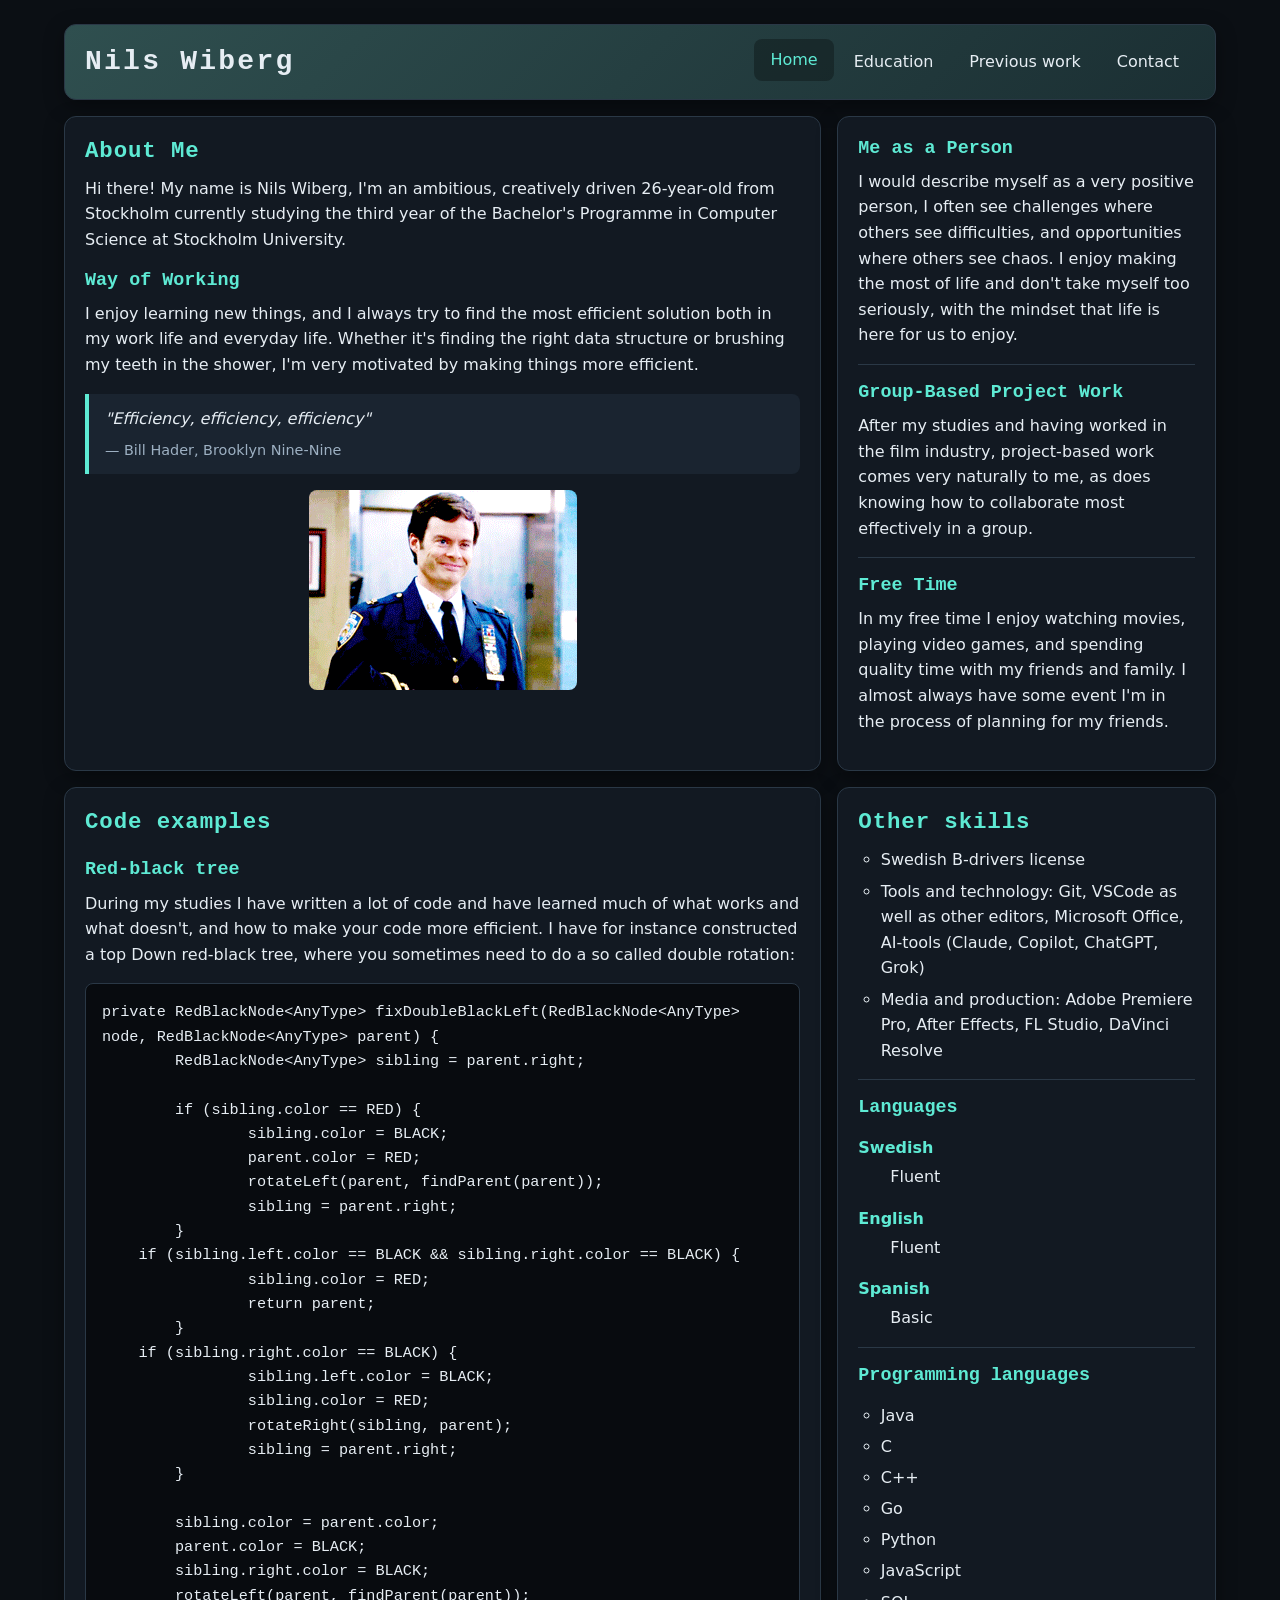
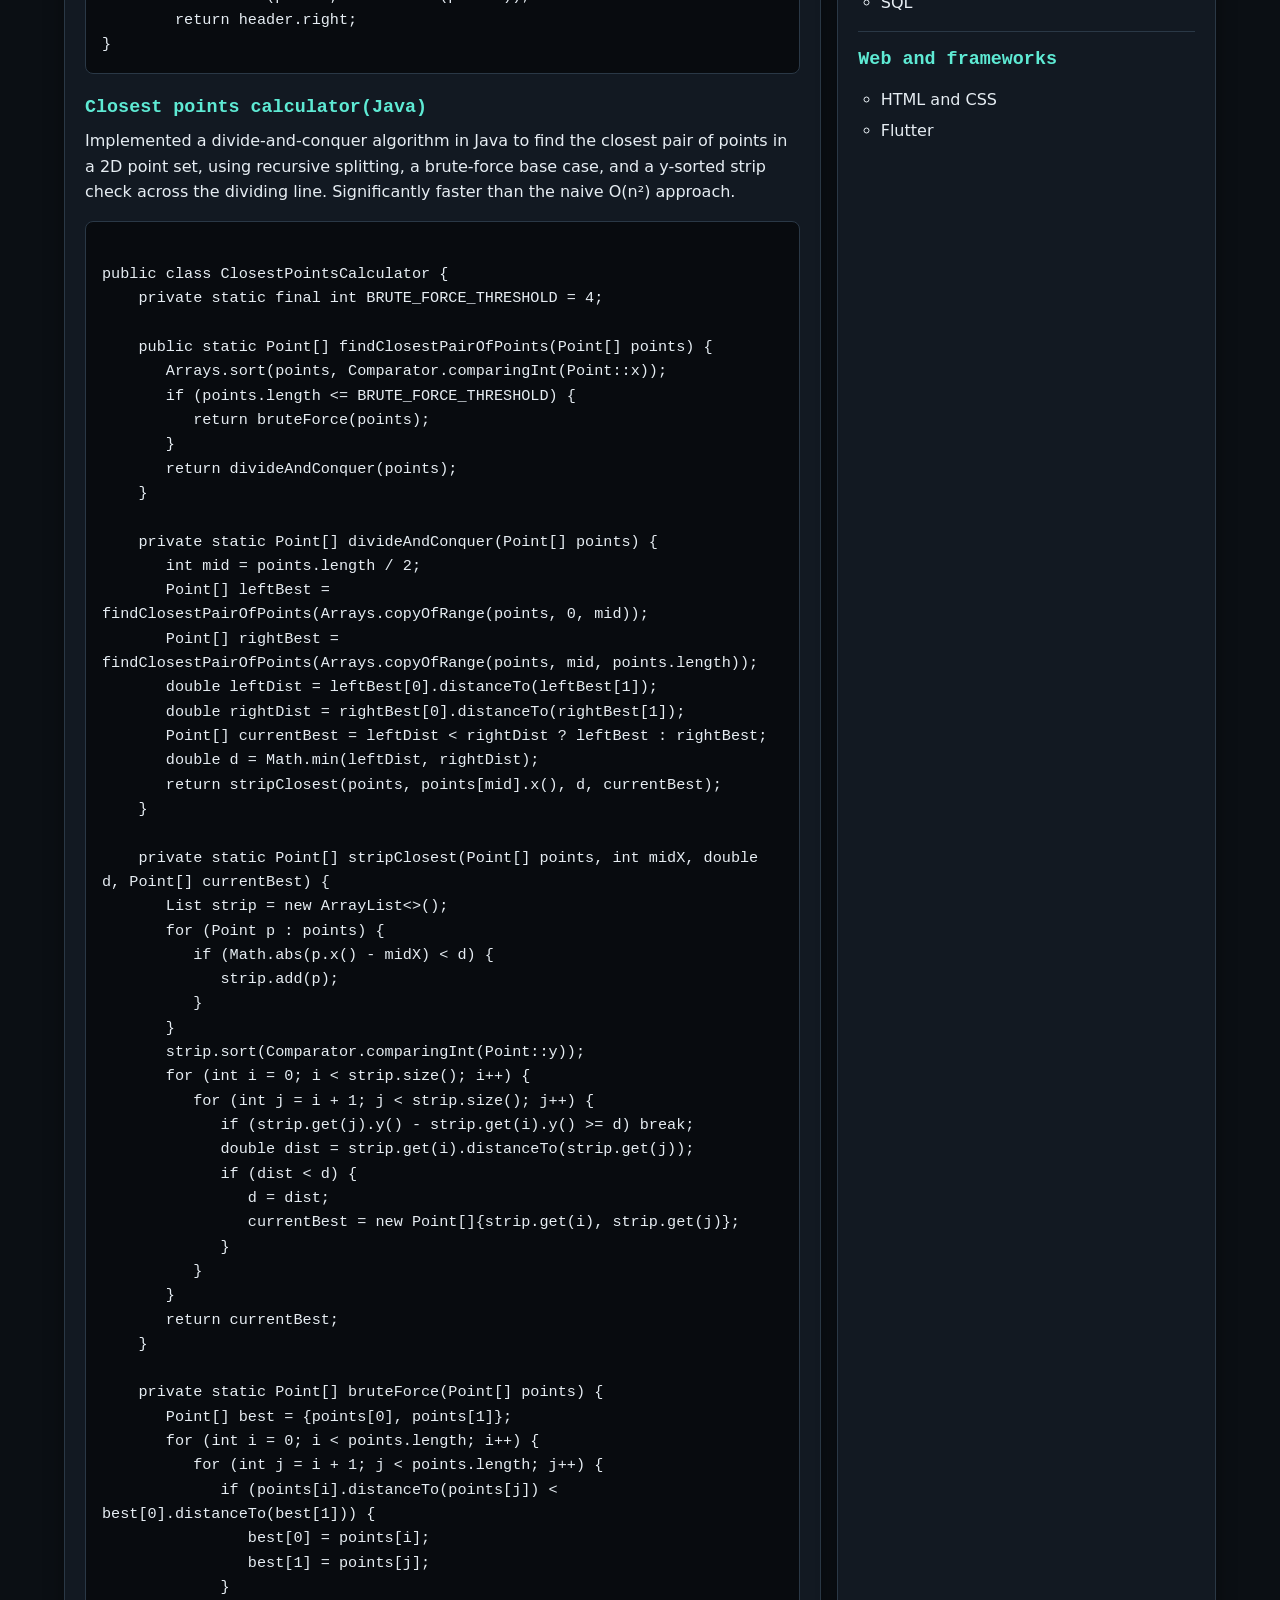
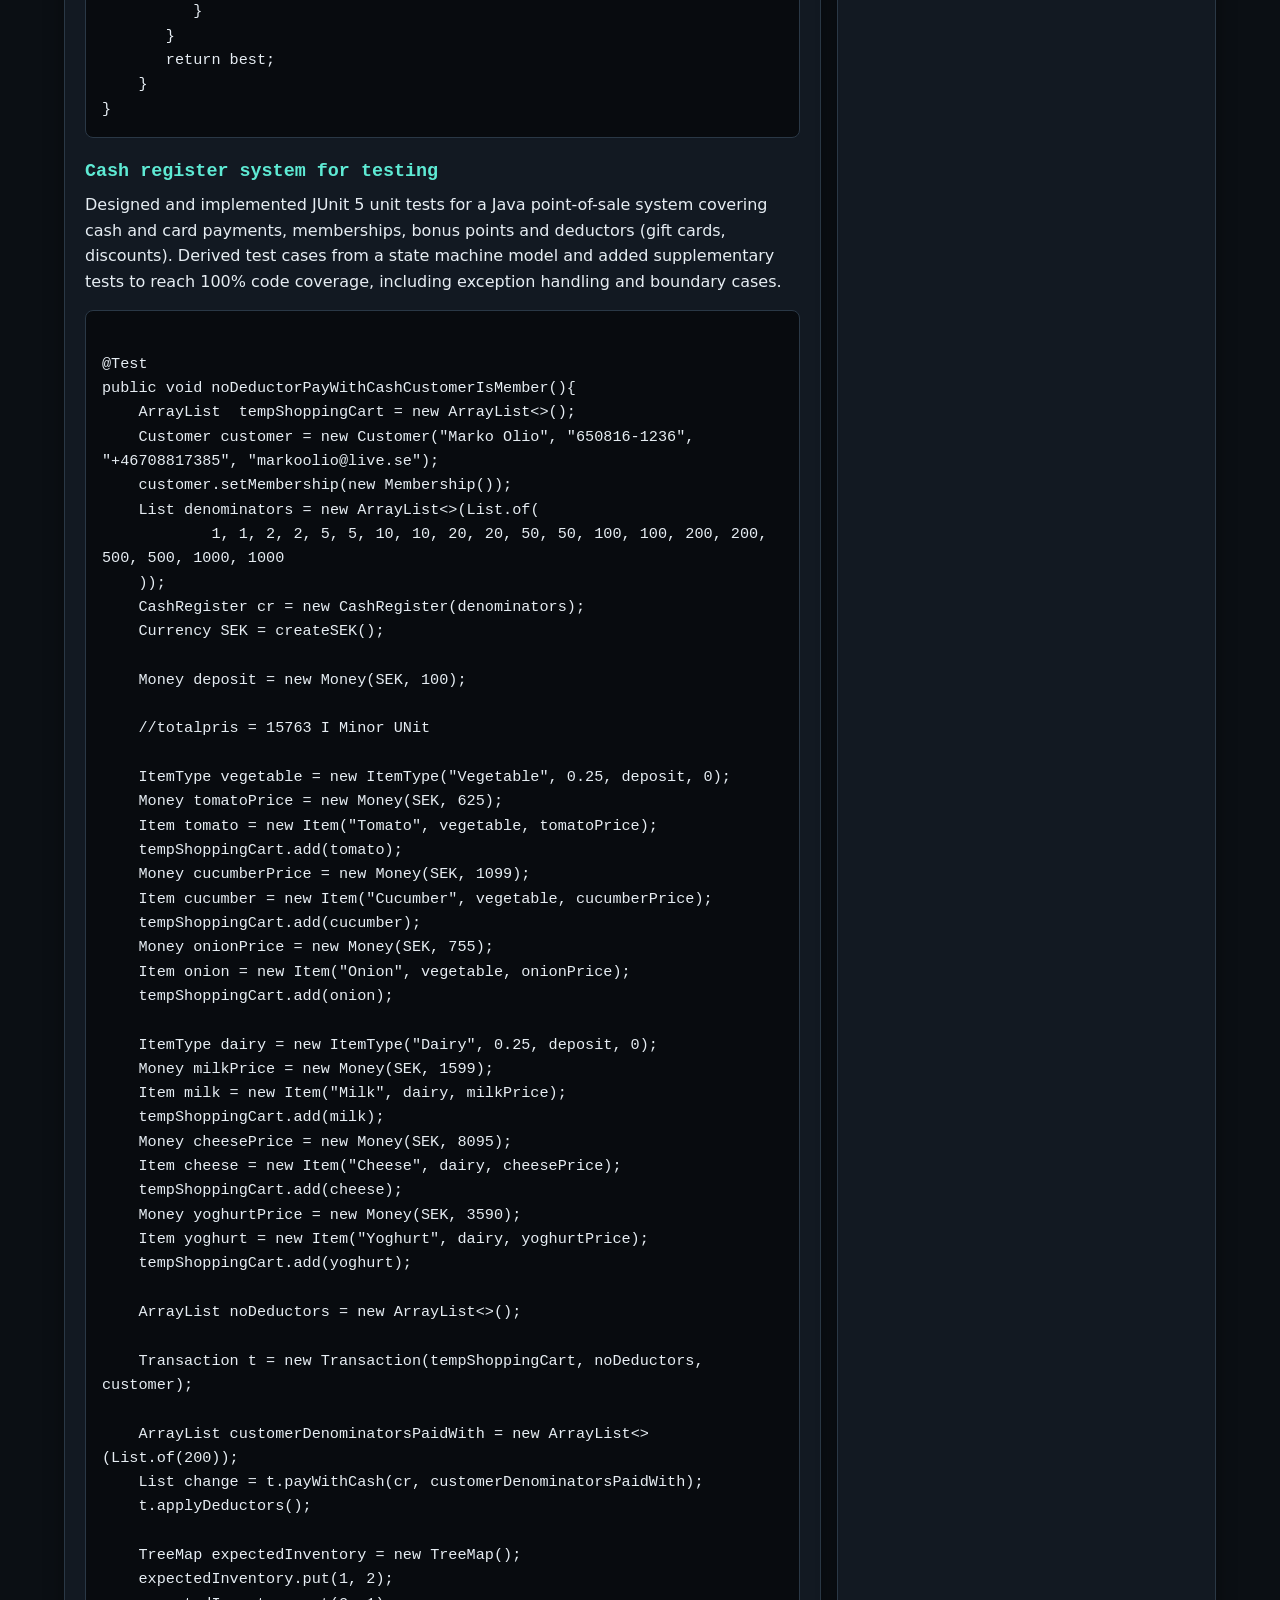
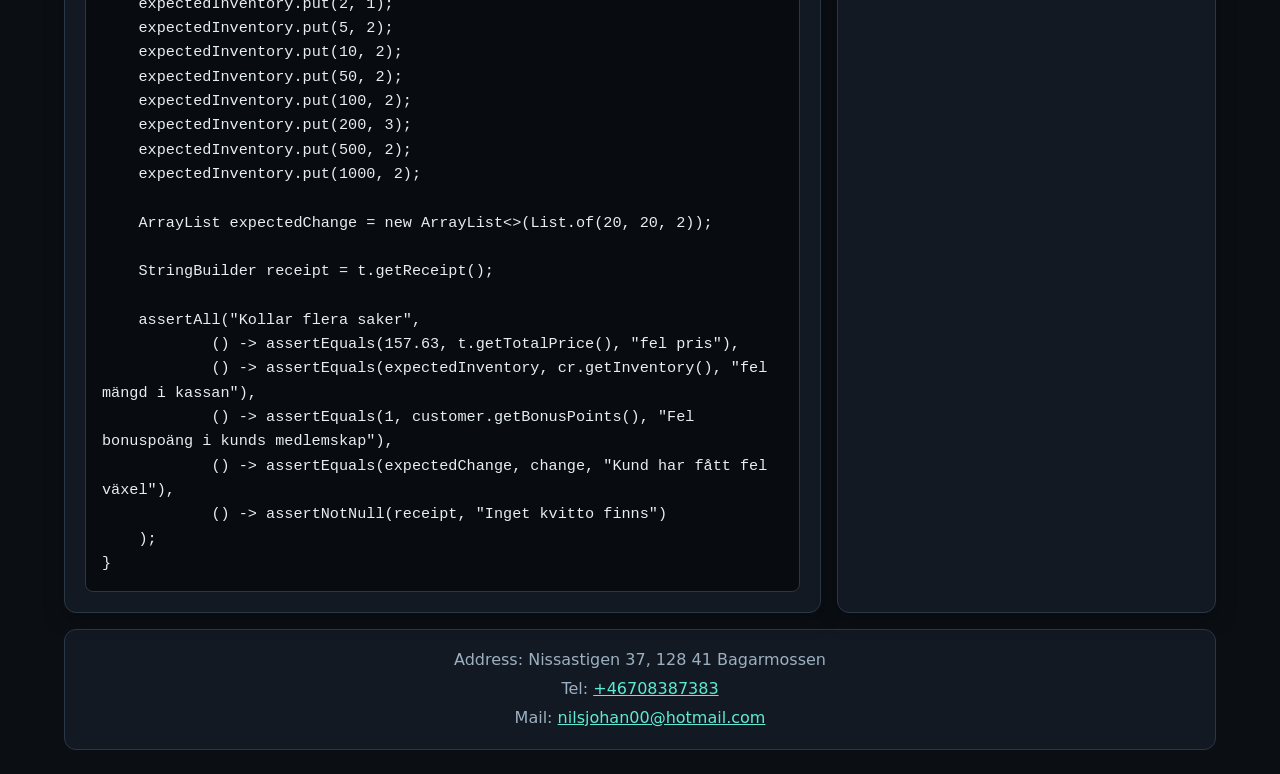
==== index.html @ 10e0cdbb "first commit" ====
<!DOCTYPE html>

<html lang="en">
    <head>
        <meta charset="utf-8">
        <meta name="viewport" content="width=device-width, initial-scale=1">
        <meta name="robots" content="noindex, nofollow">
        <meta http-equiv="refresh" content="0; url=home.html"/>
    
        <title>Redirecting</title>

    </head>
    <body>
    </body>
</html>
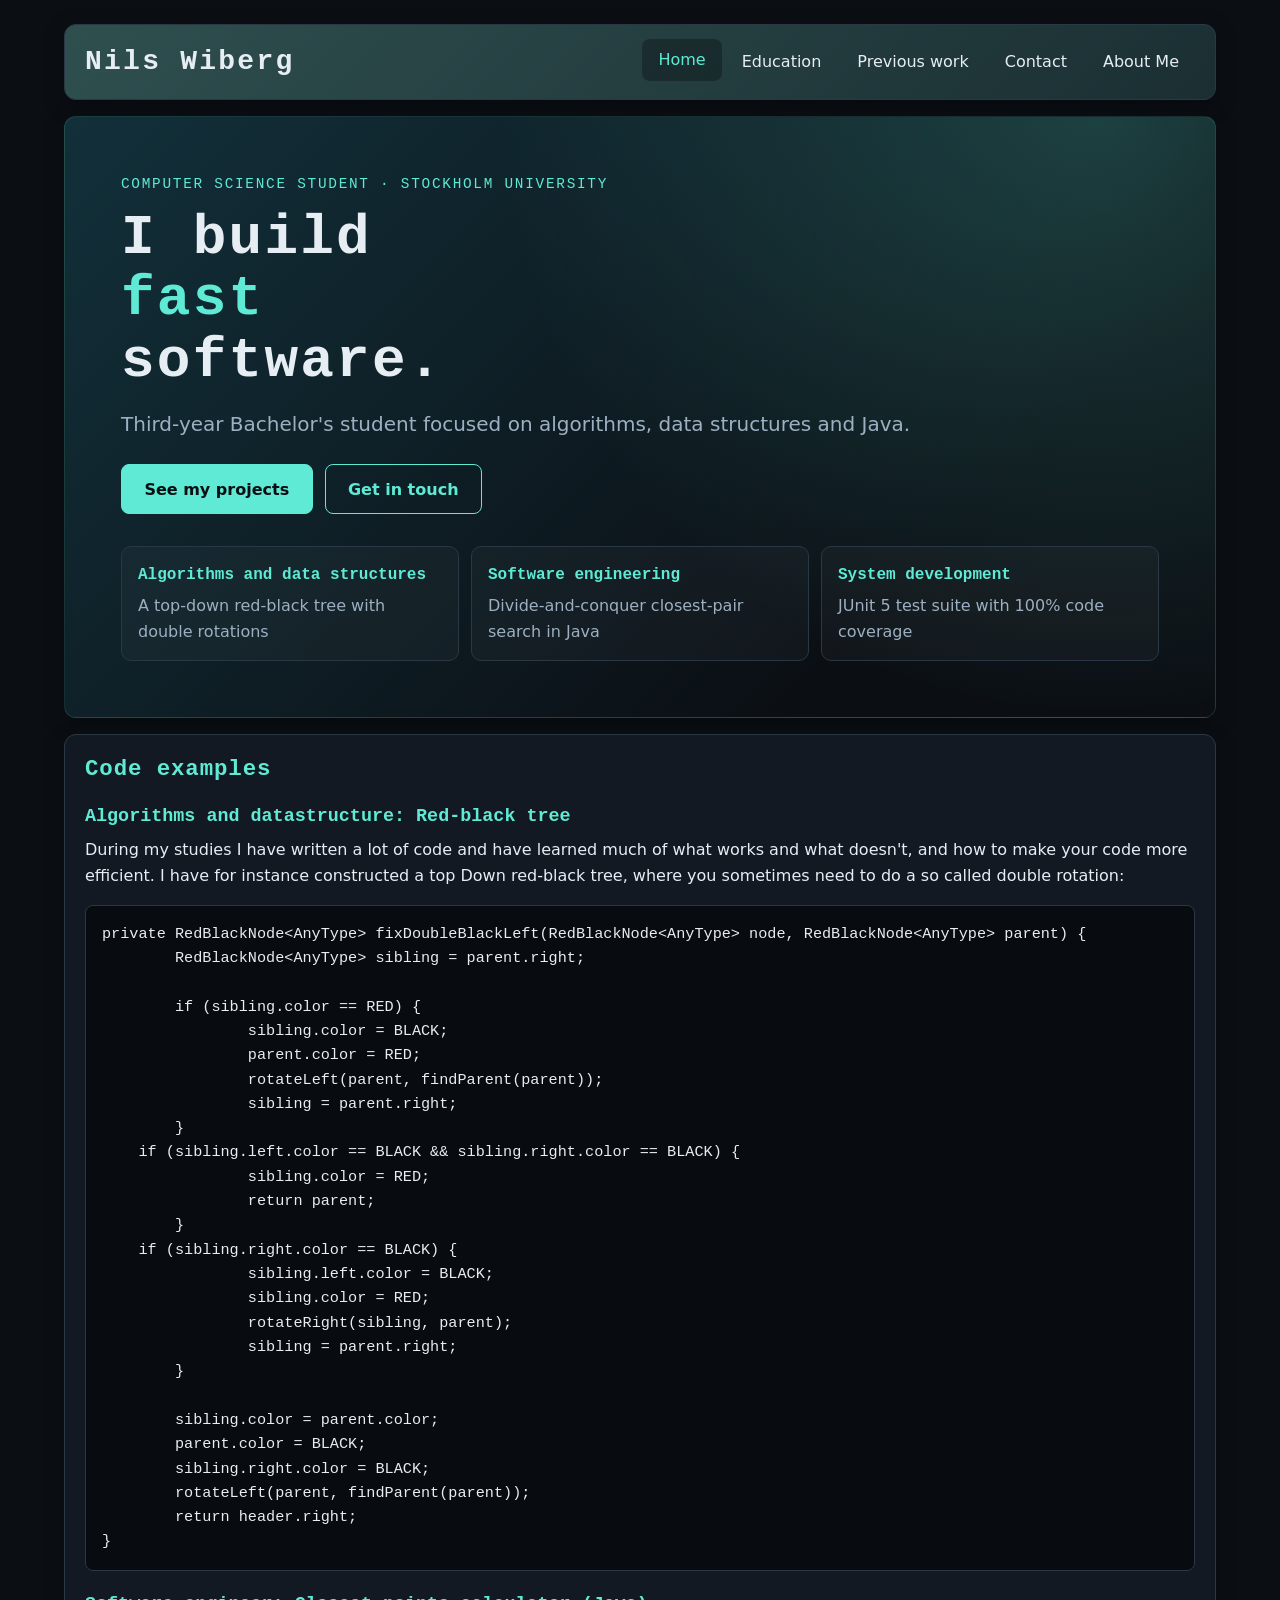
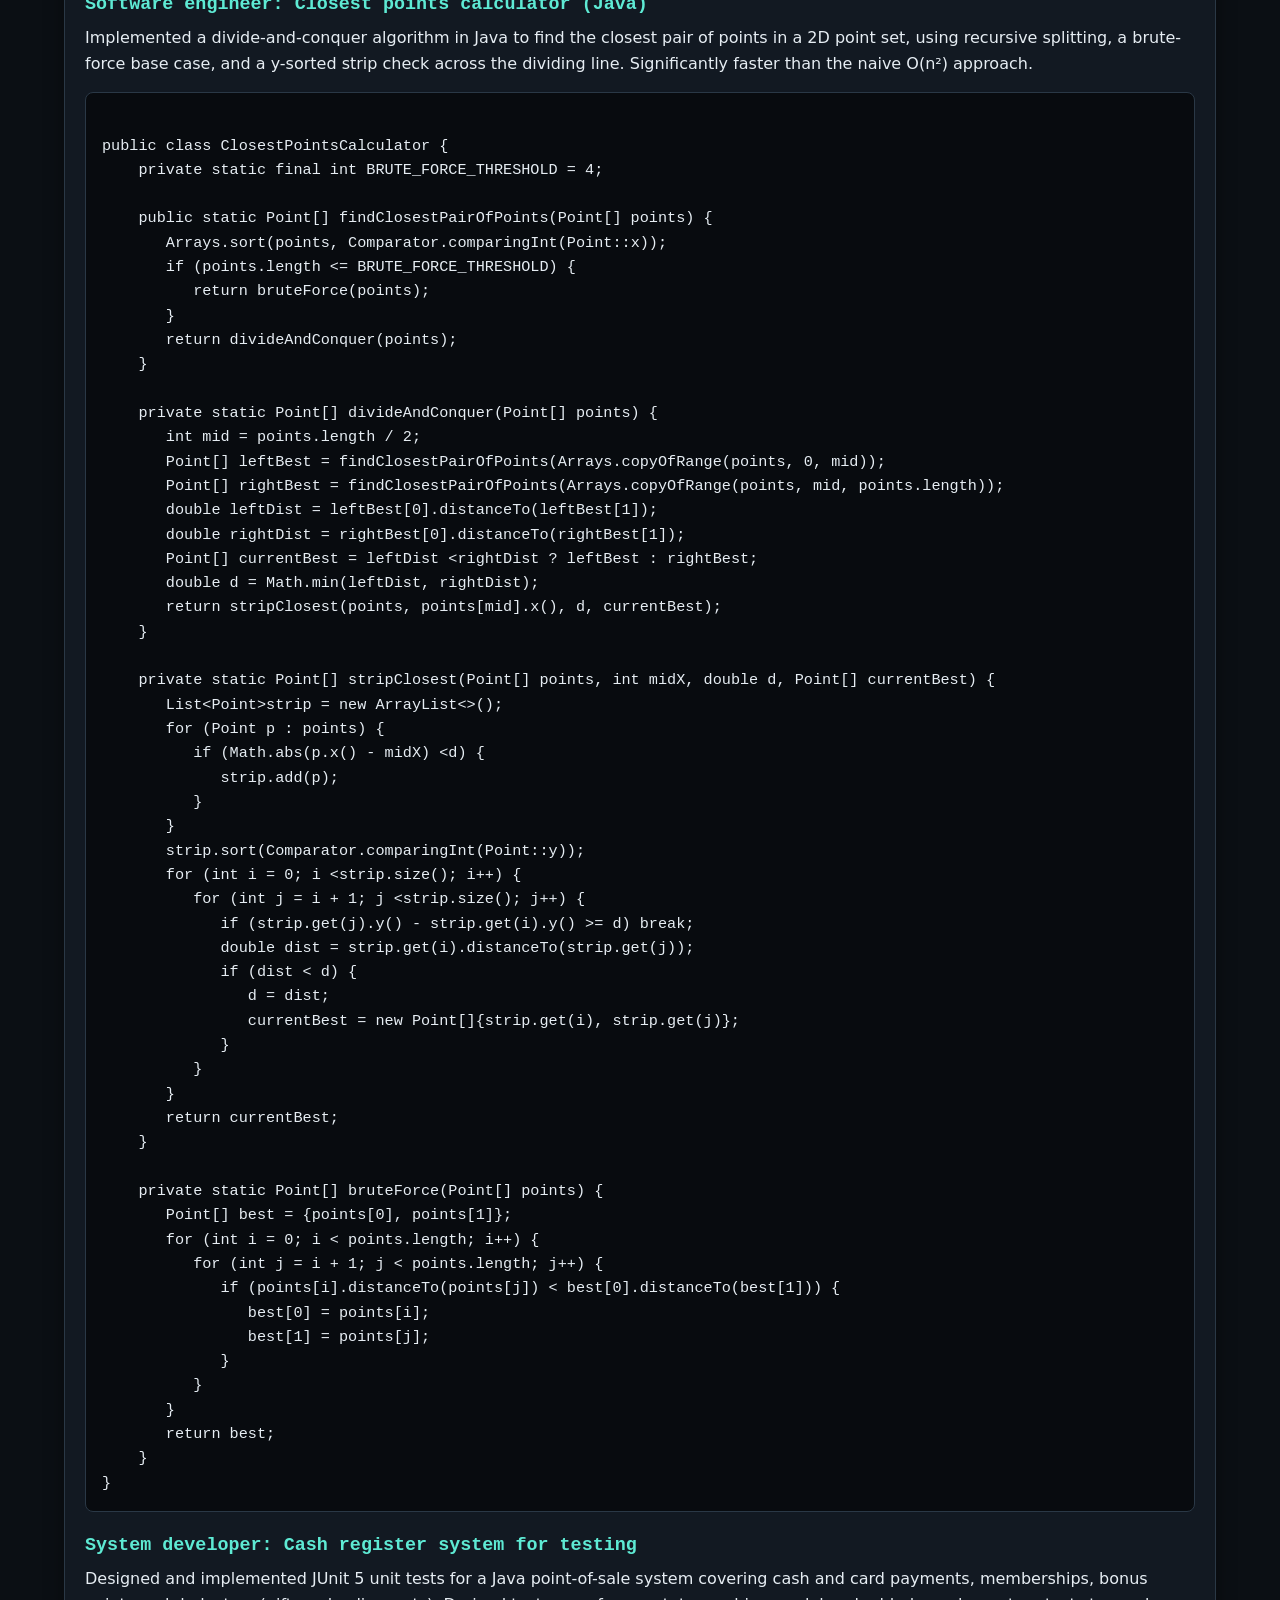
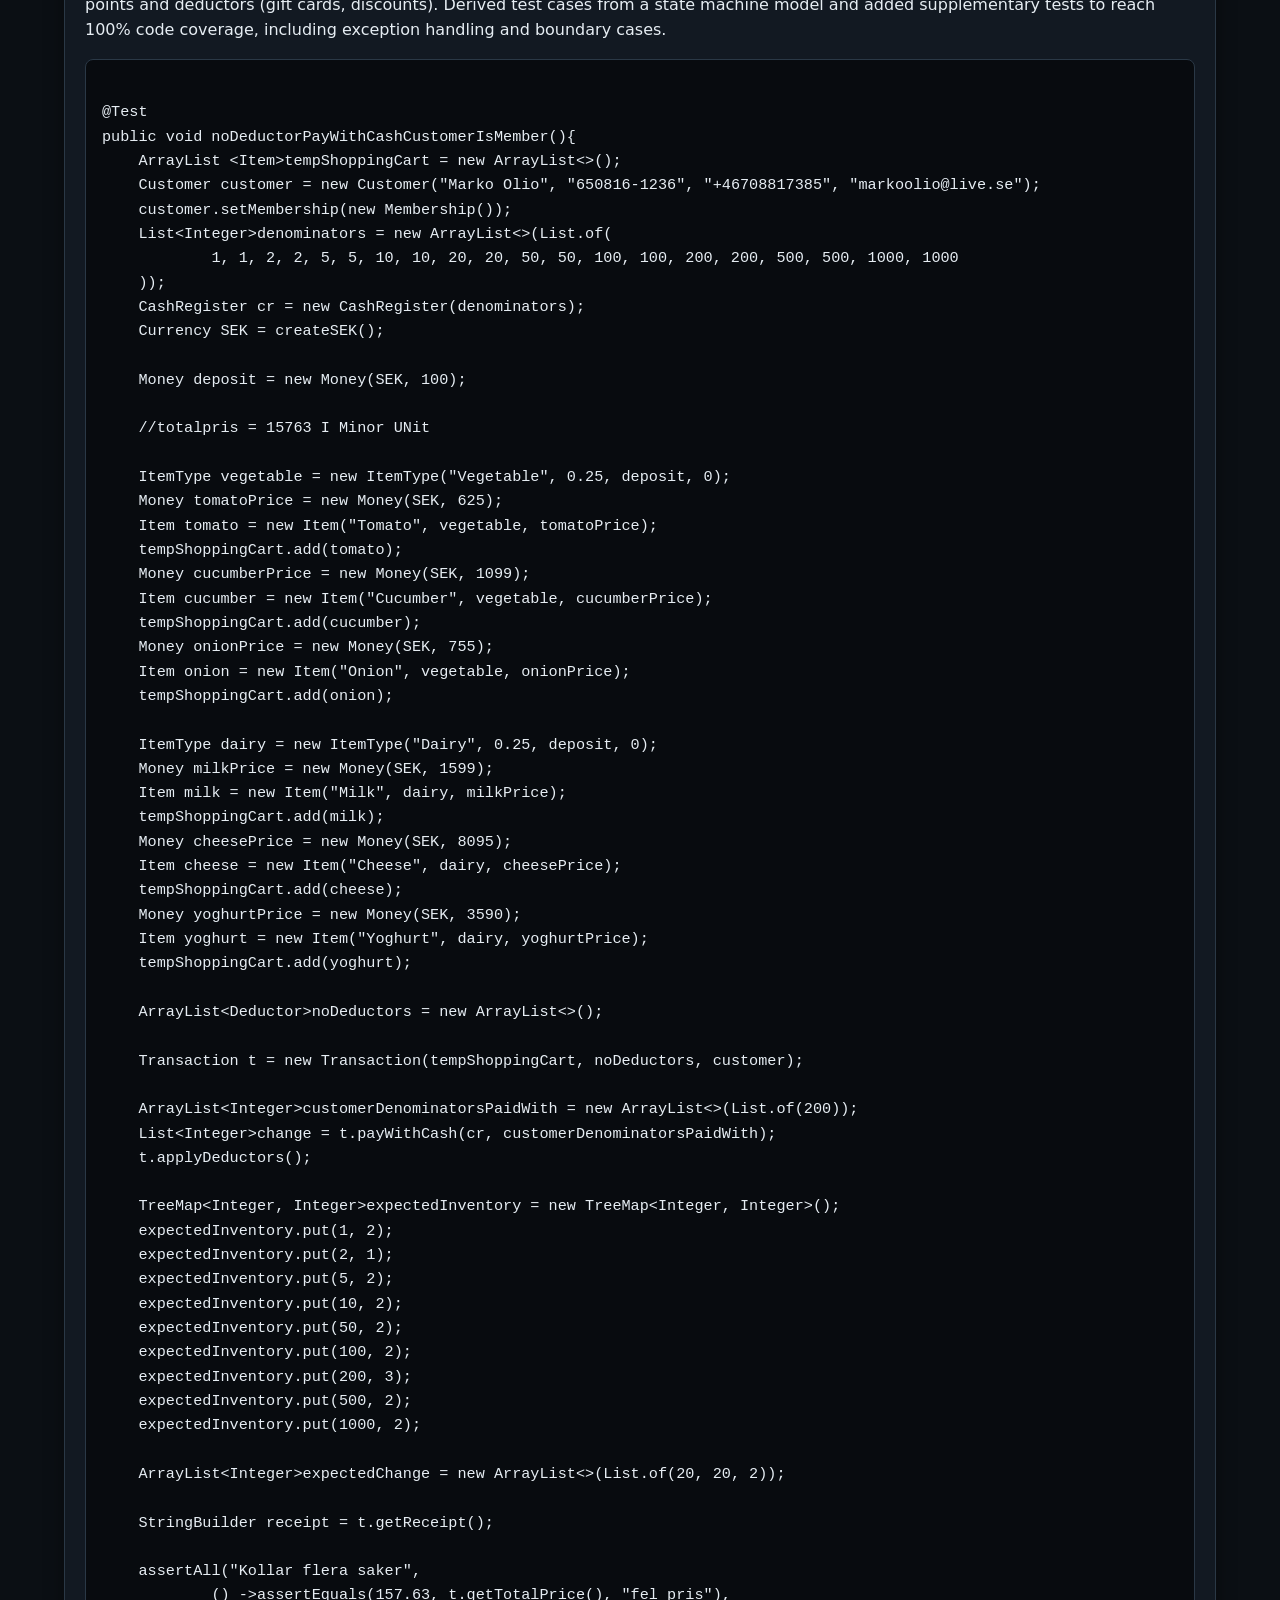
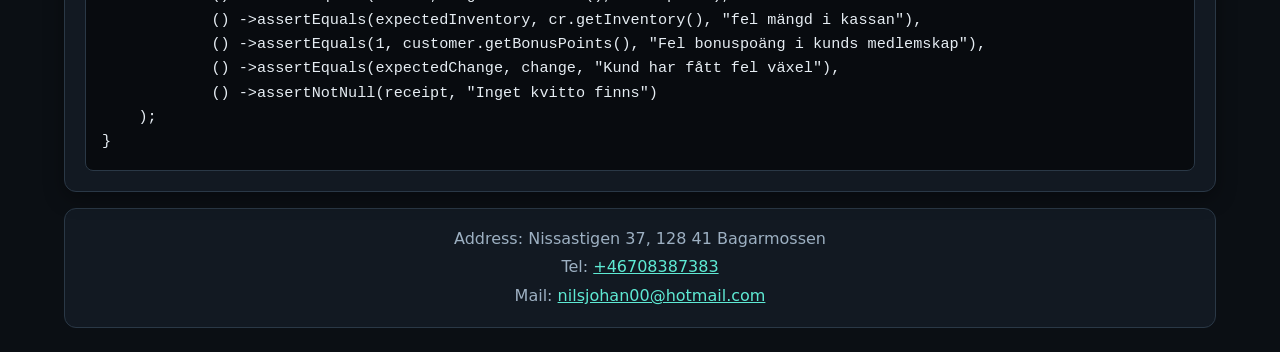
==== commit 2638194a: "home->index" ====
--- a/index.html
+++ b/index.html
@@ -4,12 +4,228 @@
     <head>
         <meta charset="utf-8">
         <meta name="viewport" content="width=device-width, initial-scale=1">
-        <meta name="robots" content="noindex, nofollow">
-        <meta http-equiv="refresh" content="0; url=home.html"/>
-    
-        <title>Redirecting</title>
+        <meta name="author" content="Nils Wiberg">
+        <meta name="description" content="Nils Wiberg - student in computer science. About me, skills and code examples.">
+        <link rel="stylesheet" href="main.css">
+        <title>Home</title>
 
     </head>
     <body>
+        <header>
+            <h1>Nils Wiberg</h1>
+            <nav>
+                <a href="index.html" aria-current="page">Home</a>
+                <a href="education.html">Education</a>
+                <a href="previousWork.html">Previous work</a>
+                <a href="contact.html">Contact</a>
+                <a href="aboutMe.html">About Me</a>
+
+            </nav>
+        </header>
+        <main class="home-main">
+            
+            <section class="hero-piece">
+                <p class="eyebrow">Computer science student · Stockholm University</p>
+                <h2 class="hero-heading">I build <span>fast</span> software.</h2>
+                <p class="lead">Third-year Bachelor's student focused on algorithms, data structures and Java.</p>
+                <div class="hero-actions">
+                    <a href="previousWork.html">See my projects</a>
+                    <a class="button-secondary" href="contact.html">Get in touch</a>
+                </div>
+                <ul class="hero-points">
+                    <li>
+                        <a href="#red-black-tree">
+                            <strong>Algorithms and data structures</strong>
+                            A top-down red-black tree with double rotations
+                        </a>
+                    </li>
+                    <li>
+                        <a href="#closest-points">
+                            <strong>Software engineering</strong>
+                            Divide-and-conquer closest-pair search in Java
+                        </a>
+                    </li>
+                    <li>
+                        <a href="#cash-register">
+                            <strong>System development</strong>
+                            JUnit 5 test suite with 100% code coverage
+                        </a>
+                    </li>
+                </ul>
+            </section>
+
+            <section>
+                    <h2>Code examples</h2>
+                    <h3 id="red-black-tree">Algorithms and datastructure: Red-black tree</h3>
+                    <p>During my studies I have written a lot of code and have learned much of what works and what doesn't, and how to make your code more efficient. I have for instance constructed a top Down red-black tree, where you sometimes need to do a so called double rotation: </p>
+<pre><code>private RedBlackNode&lt;AnyType&gt; fixDoubleBlackLeft(RedBlackNode&lt;AnyType&gt; node, RedBlackNode&lt;AnyType&gt; parent) {
+	RedBlackNode&lt;AnyType&gt; sibling = parent.right;
+
+	if (sibling.color == RED) {
+		sibling.color = BLACK;
+		parent.color = RED;
+		rotateLeft(parent, findParent(parent));
+		sibling = parent.right;
+	}
+    if (sibling.left.color == BLACK &amp;&amp; sibling.right.color == BLACK) {
+		sibling.color = RED;
+		return parent;
+	}
+    if (sibling.right.color == BLACK) {
+		sibling.left.color = BLACK;
+		sibling.color = RED;
+		rotateRight(sibling, parent);
+		sibling = parent.right;
+	}
+
+	sibling.color = parent.color;
+	parent.color = BLACK;
+	sibling.right.color = BLACK;
+	rotateLeft(parent, findParent(parent));
+	return header.right;
+}</code></pre>
+
+                <h3 id="closest-points">Software engineer: Closest points calculator (Java)</h3>
+                <p>Implemented a divide-and-conquer algorithm in Java to find the closest pair of points in a 2D point set, using recursive splitting, a brute-force base case, and a y-sorted strip check across the dividing line. Significantly faster than the naive O(n²) approach.</p>
+<pre><code>
+public class ClosestPointsCalculator {
+    private static final int BRUTE_FORCE_THRESHOLD = 4;
+
+    public static Point[] findClosestPairOfPoints(Point[] points) {
+       Arrays.sort(points, Comparator.comparingInt(Point::x));
+       if (points.length &lt;= BRUTE_FORCE_THRESHOLD) {
+          return bruteForce(points);
+       }
+       return divideAndConquer(points);
+    }
+
+    private static Point[] divideAndConquer(Point[] points) {
+       int mid = points.length / 2;
+       Point[] leftBest = findClosestPairOfPoints(Arrays.copyOfRange(points, 0, mid));
+       Point[] rightBest = findClosestPairOfPoints(Arrays.copyOfRange(points, mid, points.length));
+       double leftDist = leftBest[0].distanceTo(leftBest[1]);
+       double rightDist = rightBest[0].distanceTo(rightBest[1]);
+       Point[] currentBest = leftDist &lt;rightDist ? leftBest : rightBest;
+       double d = Math.min(leftDist, rightDist);
+       return stripClosest(points, points[mid].x(), d, currentBest);
+    }
+
+    private static Point[] stripClosest(Point[] points, int midX, double d, Point[] currentBest) {
+       List&lt;Point&gt;strip = new ArrayList&lt;&gt;();
+       for (Point p : points) {
+          if (Math.abs(p.x() - midX) &lt;d) {
+             strip.add(p);
+          }
+       }
+       strip.sort(Comparator.comparingInt(Point::y));
+       for (int i = 0; i &lt;strip.size(); i++) {
+          for (int j = i + 1; j &lt;strip.size(); j++) {
+             if (strip.get(j).y() - strip.get(i).y() &gt;= d) break;
+             double dist = strip.get(i).distanceTo(strip.get(j));
+             if (dist &lt; d) {
+                d = dist;
+                currentBest = new Point[]{strip.get(i), strip.get(j)};
+             }
+          }
+       }
+       return currentBest;
+    }
+
+    private static Point[] bruteForce(Point[] points) {
+       Point[] best = {points[0], points[1]};
+       for (int i = 0; i &lt; points.length; i++) {
+          for (int j = i + 1; j &lt; points.length; j++) {
+             if (points[i].distanceTo(points[j]) &lt; best[0].distanceTo(best[1])) {
+                best[0] = points[i];
+                best[1] = points[j];
+             }
+          }
+       }
+       return best;
+    }
+}
+</code></pre>
+                <h3 id="cash-register">System developer: Cash register system for testing</h3>                
+                <p>Designed and implemented JUnit 5 unit tests for a Java point-of-sale system covering cash and card payments, memberships, bonus points and deductors (gift cards, discounts). Derived test cases from a state machine model and added supplementary tests to reach 100% code coverage, including exception handling and boundary cases.</p>
+<pre><code>
+@Test
+public void noDeductorPayWithCashCustomerIsMember(){
+    ArrayList &lt;Item&gt;tempShoppingCart = new ArrayList&lt;&gt;();
+    Customer customer = new Customer("Marko Olio", "650816-1236", "+46708817385", "markoolio@live.se");
+    customer.setMembership(new Membership());
+    List&lt;Integer&gt;denominators = new ArrayList&lt;&gt;(List.of(
+            1, 1, 2, 2, 5, 5, 10, 10, 20, 20, 50, 50, 100, 100, 200, 200, 500, 500, 1000, 1000
+    ));
+    CashRegister cr = new CashRegister(denominators);
+    Currency SEK = createSEK();
+
+    Money deposit = new Money(SEK, 100);
+
+    //totalpris = 15763 I Minor UNit
+
+    ItemType vegetable = new ItemType("Vegetable", 0.25, deposit, 0);
+    Money tomatoPrice = new Money(SEK, 625);
+    Item tomato = new Item("Tomato", vegetable, tomatoPrice);
+    tempShoppingCart.add(tomato);
+    Money cucumberPrice = new Money(SEK, 1099);
+    Item cucumber = new Item("Cucumber", vegetable, cucumberPrice);
+    tempShoppingCart.add(cucumber);
+    Money onionPrice = new Money(SEK, 755);
+    Item onion = new Item("Onion", vegetable, onionPrice);
+    tempShoppingCart.add(onion);
+
+    ItemType dairy = new ItemType("Dairy", 0.25, deposit, 0);
+    Money milkPrice = new Money(SEK, 1599);
+    Item milk = new Item("Milk", dairy, milkPrice);
+    tempShoppingCart.add(milk);
+    Money cheesePrice = new Money(SEK, 8095);
+    Item cheese = new Item("Cheese", dairy, cheesePrice);
+    tempShoppingCart.add(cheese);
+    Money yoghurtPrice = new Money(SEK, 3590);
+    Item yoghurt = new Item("Yoghurt", dairy, yoghurtPrice);
+    tempShoppingCart.add(yoghurt);
+
+    ArrayList&lt;Deductor&gt;noDeductors = new ArrayList&lt;&gt;();
+
+    Transaction t = new Transaction(tempShoppingCart, noDeductors, customer);
+
+    ArrayList&lt;Integer&gt;customerDenominatorsPaidWith = new ArrayList&lt;&gt;(List.of(200));
+    List&lt;Integer&gt;change = t.payWithCash(cr, customerDenominatorsPaidWith);
+    t.applyDeductors();
+
+    TreeMap&lt;Integer, Integer&gt;expectedInventory = new TreeMap&lt;Integer, Integer&gt;();
+    expectedInventory.put(1, 2);
+    expectedInventory.put(2, 1);
+    expectedInventory.put(5, 2);
+    expectedInventory.put(10, 2);
+    expectedInventory.put(50, 2);
+    expectedInventory.put(100, 2);
+    expectedInventory.put(200, 3);
+    expectedInventory.put(500, 2);
+    expectedInventory.put(1000, 2);
+
+    ArrayList&lt;Integer&gt;expectedChange = new ArrayList&lt;&gt;(List.of(20, 20, 2));
+
+    StringBuilder receipt = t.getReceipt();
+
+    assertAll("Kollar flera saker",
+            () -&gt;assertEquals(157.63, t.getTotalPrice(), "fel pris"),
+            () -&gt;assertEquals(expectedInventory, cr.getInventory(), "fel mängd i kassan"),
+            () -&gt;assertEquals(1, customer.getBonusPoints(), "Fel bonuspoäng i kunds medlemskap"),
+            () -&gt;assertEquals(expectedChange, change, "Kund har fått fel växel"),
+            () -&gt;assertNotNull(receipt, "Inget kvitto finns")
+    );
+}    
+</code></pre>
+            </section>
+            
+        </main>
+        <footer>
+            <address>
+                Address: Nissastigen 37, 128 41 Bagarmossen <br>
+                Tel: <a href="tel:+46708387383">+46708387383</a><br>
+                Mail: <a href="mailto:nilsjohan00@hotmail.com">nilsjohan00@hotmail.com</a></address>
+        </footer>
+        <script src="home.js"></script>
     </body>
 </html>
--- a/main.css
+++ b/main.css
@@ -0,0 +1,813 @@
+/* ===== Variabler ===== */
+/* Byt accentfärgen på ett ställe för att ändra hela sidans utseende */
+:root {
+    --bg: #0b0f14;
+    --surface: #121922;
+    --surface-2: #1a2430;
+    --border: #2a3846;
+    --text: #e6edf3;
+    --muted: #9db0c2;
+    --accent: #5eead4;
+    --accent-dim: rgba(94, 234, 212, 0.14);
+    --header: #2f4f4f;
+    --radius: 12px;
+    --shadow: 0 6px 20px rgba(0, 0, 0, 0.35);
+}
+
+/* ===== Grund ===== */
+* {
+    box-sizing: border-box;
+}
+
+/* Fast bredd över 1200px, flödande under */
+body {
+    max-width: 1200px;
+    margin: 0 auto;
+    padding: 1rem;
+    background-color: var(--bg);
+    color: var(--text);
+    font-family: system-ui, "Segoe UI", Roboto, Arial, sans-serif;
+    line-height: 1.6;
+}
+
+h1,
+h2,
+h3,
+h4,
+h5,
+h6 {
+    clear: both;
+    margin: 1.2em 0 0.5em;
+    font-family: "Consolas", "Courier New", monospace;
+    line-height: 1.25;
+}
+
+h1 {
+    margin: 0;
+    font-size: 1.75rem;
+    letter-spacing: 0.08em;
+}
+
+h2 {
+    color: var(--accent);
+    font-size: 1.4rem;
+    letter-spacing: 0.04em;
+}
+
+h3 {
+    color: var(--accent);
+    font-size: 1.15rem;
+}
+
+h4 {
+    font-size: 1.05rem;
+}
+
+p {
+    margin: 0 0 1em;
+}
+
+
+/* ===== Länkar ===== */
+a:link {
+    color: var(--accent);
+}
+
+a:visited {
+    color: #b9aaff;
+}
+
+a:hover {
+    color: #ffffff;
+}
+
+/* ===== Header och navigering ===== */
+header {
+    display: flex;
+    flex-direction: column;
+    gap: 0.75rem;
+    padding: 1rem 1.25rem;
+    border: 1px solid var(--border);
+    border-radius: var(--radius);
+    background-color: var(--header);
+    background-image: linear-gradient(135deg, #2f4f4f, #1b2f33);
+    box-shadow: var(--shadow);
+    margin-bottom: 1rem;
+}
+
+/* Rubriken hamnar först oavsett ordningen i HTML */
+header h1 {
+    order: -1;
+    text-align: center;
+}
+
+nav {
+    display: flex;
+    flex-wrap: wrap;
+    gap: 0.25rem;
+}
+
+nav a {
+    flex: 1 1 auto;
+    padding: 0.5em 1em;
+    border-radius: 8px;
+    text-align: center;
+
+    transition:
+        background-color 0.3s ease,
+        color 0.3s ease,
+        transform 0.3s ease;
+}
+
+nav a:link,
+nav a:visited {
+    color: var(--text);
+    text-decoration: none;
+}
+
+nav a:hover,
+nav a[aria-current="page"] {
+    background-color: rgba(0, 0, 0, 0.3);
+    color: var(--accent);
+    transform: translateY(-2px);
+}
+
+/* ===== Layout ===== */
+main {
+    display: grid;
+    grid-template-columns: minmax(0, 1fr);
+    gap: 1rem;
+}
+
+/* Innehållsboxar */
+main > section,
+main > aside,
+main > article,
+main > details,
+body > section,
+body > aside {
+    padding: 1.25rem;
+    border: 1px solid var(--border);
+    border-radius: var(--radius);
+    background-color: var(--surface);
+    box-shadow: var(--shadow);
+}
+
+main > details {
+    align-self: start;
+    padding: 0;
+}
+
+main > section > :first-child,
+main > aside > :first-child,
+main > article > :first-child,
+body > section > :first-child,
+body > aside > :first-child {
+    margin-top: 0;
+}
+
+main > section > :last-child,
+main > aside > :last-child,
+main > article > :last-child,
+body > section > :last-child,
+body > aside > :last-child {
+    margin-bottom: 0;
+}
+
+/* Avskiljare mellan artiklar inuti en box */
+section > article + article,
+aside > article + article {
+    margin-top: 1rem;
+    padding-top: 1rem;
+    border-top: 1px solid var(--border);
+}
+
+section > article > :first-child,
+aside > article > :first-child {
+    margin-top: 0;
+}
+
+/* ===== Hero ===== */
+.hero-piece {
+    padding: clamp(1.5rem, 5vw, 3.5rem);
+    border-color: var(--accent-dim);
+    background:
+        radial-gradient(circle at 90% 0%, rgba(94, 234, 212, 0.2), transparent 50%),
+        linear-gradient(135deg, #12303a, var(--bg) 75%);
+}
+
+.eyebrow {
+    margin: 0 0 0.75rem;
+    color: var(--accent);
+    font-family: "Consolas", "Courier New", monospace;
+    font-size: 0.9rem;
+    letter-spacing: 0.12em;
+    text-transform: uppercase;
+}
+
+.hero-piece h2 {
+    max-width: 18ch;
+    margin: 0 0 1rem;
+    color: var(--text);
+    font-size: clamp(2rem, 6vw, 3.5rem);
+    line-height: 1.1;
+}
+
+.hero-piece h2 span {
+    color: var(--accent);
+}
+
+.lead {
+    max-width: 65ch;
+    color: var(--muted);
+    font-size: clamp(1.05rem, 2.5vw, 1.25rem);
+}
+
+.hero-actions {
+    display: flex;
+    flex-wrap: wrap;
+    gap: 0.75rem;
+    margin: 1.5rem 0;
+}
+
+.hero-actions a {
+    padding: 0.7em 1.4em;
+    border: 1px solid var(--accent);
+    border-radius: 8px;
+    font-weight: bold;
+    transition: background-color 0.2s, color 0.2s;
+}
+
+.hero-actions a:link,
+.hero-actions a:visited {
+    background-color: var(--accent);
+    color: #0b0f14;
+    text-decoration: none;
+}
+
+.hero-actions a:hover {
+    background-color: #99f6e4;
+    color: #0b0f14;
+}
+
+.hero-actions a.button-secondary:link,
+.hero-actions a.button-secondary:visited {
+    background-color: transparent;
+    color: var(--accent);
+}
+
+.hero-actions a.button-secondary:hover {
+    background-color: var(--accent-dim);
+    color: var(--accent);
+}
+
+.hero-points {
+    display: grid;
+    gap: 0.75rem;
+    margin: 2rem 0 0;
+    padding: 0;
+    list-style: none;
+}
+
+.hero-points li {
+    margin: 0;
+}
+
+.hero-points a {
+    display: block;
+    height: 100%;
+    padding: 1rem;
+    border: 1px solid var(--border);
+    border-radius: 10px;
+    background-color: rgba(255, 255, 255, 0.03);
+    transition: border-color 0.2s, background-color 0.2s;
+}
+
+.hero-points a:link,
+.hero-points a:visited {
+    color: var(--muted);
+    text-decoration: none;
+}
+
+.hero-points a:hover {
+    border-color: var(--accent);
+    background-color: var(--accent-dim);
+    color: var(--text);
+}
+
+.hero-points strong {
+    display: block;
+    margin-bottom: 0.25rem;
+    color: var(--accent);
+    font-family: "Consolas", "Courier New", monospace;
+}
+
+.hero-heading span {
+    display: inline-block;
+    width: 6.5em;
+    text-align: left;
+    opacity: 1;
+    transition: opacity 0.3s ease-in-out;
+}
+
+@media (min-width: 640px) {
+    .hero-points {
+        grid-template-columns: repeat(3, 1fr);
+    }
+}
+@keyframes rise {
+    from {
+        opacity: 0;
+        transform: translateY(12px);
+    }
+
+    to {
+        opacity: 1;
+        transform: none;
+    }
+}
+
+@media (prefers-reduced-motion: no-preference) {
+    .hero-piece > * {
+        animation: rise 0.6s ease-out both;
+    }
+
+    .hero-piece > :nth-child(2) { animation-delay: 0.1s; }
+    .hero-piece > :nth-child(3) { animation-delay: 0.2s; }
+    .hero-piece > :nth-child(4) { animation-delay: 0.3s; }
+    .hero-piece > :nth-child(5) { animation-delay: 0.4s; }
+}
+
+/* Rubriker som spänner över hela historiksidan */
+.education-main > h2 {
+    text-align: center;
+}
+
+/* Sidfoten (inte footer inuti blockquote) */
+body > footer {
+    margin-top: 1rem;
+    padding: 1rem 1.25rem;
+    border: 1px solid var(--border);
+    border-radius: var(--radius);
+    background-color: var(--surface);
+    color: var(--muted);
+    text-align: center;
+}
+
+address {
+    font-style: normal;
+    line-height: 1.8;
+}
+
+code {
+    padding: 0.1em 0.4em;
+    border-radius: 4px;
+    background-color: var(--surface-2);
+    color: var(--accent);
+    font-family: "Consolas", "Courier New", monospace;
+    font-size: 0.95em;
+}
+
+pre {
+    margin: 1rem 0;
+    padding: 1rem;
+    overflow-x: auto;
+    border: 1px solid var(--border);
+    border-radius: 8px;
+    background-color: #080b0f;
+    white-space: pre-wrap;
+    overflow-wrap: break-word;
+}
+
+pre code {
+    padding: 0;
+    background: none;
+    color: inherit;
+}
+
+blockquote {
+    margin: 1rem 0;
+    padding: 0.75rem 1rem;
+    border-left: 4px solid var(--accent);
+    border-radius: 0 8px 8px 0;
+    background-color: var(--surface-2);
+}
+
+blockquote p {
+    margin: 0;
+    font-style: italic;
+}
+
+blockquote footer {
+    margin-top: 0.5rem;
+    color: var(--muted);
+    font-size: 0.9rem;
+}
+
+ul,
+ol {
+    padding-left: 1.4rem;
+}
+
+ul {
+    list-style: circle;
+}
+
+ol {
+    list-style: square;
+}
+
+li {
+    margin: 0.35rem 0;
+}
+
+dt {
+    margin-top: 1em;
+    color: var(--accent);
+    font-weight: bold;
+}
+
+dd {
+    margin: 0.2em 0 0 2em;
+}
+
+/* ===== Bild, ljud och video ===== */
+img,
+video {
+    max-width: 100%;
+    height: auto;
+    border-radius: 8px;
+}
+
+figure {
+    margin: 1rem 0;
+    text-align: center;
+}
+
+figcaption {
+    margin-top: 0.4rem;
+    color: var(--muted);
+    font-size: 0.9rem;
+    font-style: italic;
+}
+
+
+/* ===== Detaljer ===== */
+details {
+    border: 1px solid var(--border);
+    border-radius: 10px;
+    background-color: var(--surface-2);
+}
+
+main > details {
+    background-color: var(--surface);
+}
+
+summary {
+    padding: 0.75rem 1rem;
+    border-radius: 10px;
+    color: var(--accent);
+    font-weight: bold;
+    cursor: pointer;
+    transition: background-color 0.2s;
+}
+
+summary:hover {
+    background-color: var(--accent-dim);
+}
+
+details > :not(summary) {
+    margin: 1rem;
+}
+
+/* ===== Formulär ===== */
+form {
+    display: grid;
+    gap: 1rem;
+    padding: 1.25rem;
+    border: 1px solid var(--border);
+    border-radius: var(--radius);
+    background-color: var(--surface-2);
+    font: inherit;
+}
+
+fieldset {
+    margin: 0;
+    padding: 1rem;
+    border: 1px solid var(--border);
+    border-radius: 10px;
+}
+
+legend {
+    padding: 0 0.5rem;
+    color: var(--accent);
+    font-weight: bold;
+}
+
+label {
+    color: var(--muted);
+}
+
+.form-group {
+    display: grid;
+    gap: 0.35rem;
+    margin-bottom: 0.75rem;
+}
+
+.form-group-button {
+    display: flex;
+    flex-wrap: wrap;
+    grid-column: 1 / -1;
+    align-items: center;
+    justify-self: end;
+    gap: 0.75rem;
+}
+
+input[type="text"],
+input[type="email"],
+input[type="url"],
+input[type="number"],
+input[type="password"],
+input[type="date"],
+input[type="time"],
+textarea,
+select {
+    padding: 0.6em 0.8em;
+    border: 2px solid var(--border);
+    border-radius: 8px;
+    background-color: #0d1319;
+    color: var(--text);
+    font: inherit;
+    transition: border-color 0.2s, background-color 0.2s, box-shadow 0.2s;
+}
+
+/* Ikon längst till vänster i mailfältet */
+input[type="email"] {
+    padding-left: 32px;
+    background-image: url("lib/email-icon.png");
+    background-position: 8px center;
+    background-repeat: no-repeat;
+    background-size: 16px 16px;
+}
+
+textarea {
+    resize: none;
+}
+
+input:focus,
+textarea:focus,
+select:focus {
+    border-color: var(--accent);
+    background-color: #1f2f3d;
+    box-shadow: 0 0 0 3px var(--accent-dim);
+}
+
+input[type="radio"],
+input[type="checkbox"] {
+    accent-color: var(--accent);
+}
+
+/* Knappar (ligger efter fokusregeln så att de behåller sin färg) */
+button,
+input[type="submit"],
+input[type="reset"],
+input[type="button"] {
+    padding: 0.55em 1.1em;
+    border: 1px solid var(--accent);
+    border-radius: 8px;
+    background-color: var(--accent);
+    color: var(--bg);
+    font: inherit;
+    font-weight: bold;
+    cursor: pointer;
+    transition: background-color 0.2s, color 0.2s;
+}
+
+button:hover,
+input[type="submit"]:hover,
+input[type="button"]:hover {
+    background-color: #99f6e4;
+}
+
+input[type="reset"] {
+    background-color: transparent;
+    color: var(--accent);
+}
+
+input[type="reset"]:hover {
+    background-color: var(--accent-dim);
+}
+
+button:focus {
+    box-shadow: 0 0 0 3px var(--accent-dim);
+}
+
+/* ===== Tabeller ===== */
+table {
+    width: 100%;
+    margin: 0.5rem 0;
+    border-collapse: collapse;
+    table-layout: fixed;
+}
+
+caption {
+    padding: 0.5rem 0;
+    color: var(--accent);
+    font-weight: bold;
+    text-align: left;
+}
+
+th,
+td {
+    padding: 0.5rem 0.75rem;
+    border: 1px solid var(--border);
+    text-align: left;
+    overflow-wrap: anywhere;
+}
+
+th {
+    background-color: rgba(94, 234, 212, 0.12);
+}
+
+tbody tr:nth-child(even) {
+    background-color: rgba(255, 255, 255, 0.03);
+}
+
+tbody tr:hover {
+    background-color: rgba(94, 234, 212, 0.08);
+}
+
+tfoot td {
+    background-color: rgba(255, 255, 255, 0.05);
+    font-weight: bold;
+}
+
+/* Färgade betygskolumner (genomskinliga så att texten förblir ljus) */
+.grade-column-uni {
+    background-color: rgba(127, 255, 212, 0.12);
+}
+
+.grade-column-gymnasiet {
+    background-color: rgba(255, 255, 153, 0.12);
+}
+
+/* ===== Trailer-sidan ===== */
+/* Videon täcker hela fönstret */
+#tillSlutetTrailer {
+    position: fixed;
+    right: 0;
+    bottom: 0;
+    min-width: 100%;
+    min-height: 100%;
+    border-radius: 0;
+    z-index: 1;
+}
+
+/* Innehåll längst ner över videon */
+.content {
+    position: fixed;
+    bottom: 0;
+    width: 100%;
+    padding: 20px;
+    left: 0;
+    background-color: rgba(11, 15, 20, 0.7);
+    color: #f1f1f1;
+    z-index: 2;
+}
+
+/* Knapp för att pausa och spela videon */
+#myBtn {
+    width: 200px;
+    font-size: 1.1rem;
+}
+
+.hp {
+    position: absolute;
+    left: -9999px;
+}
+
+.screenshots {
+    display: grid;
+    grid-template-columns: repeat(6, 1fr);
+    gap: 1rem;
+    align-items: start;
+}
+
+.screenshots figure {
+    grid-column: span 2;
+    margin: 0;
+}
+
+.screenshots figure:nth-child(4) {
+    grid-column: 2 / span 2;
+}
+
+.screenshots img {
+    display: block;
+    max-width: 220px;
+    margin: 0 auto;
+}
+
+@media (max-width: 600px) {
+    .screenshots {
+        grid-template-columns: repeat(2, 1fr);
+    }
+
+    .screenshots figure,
+    .screenshots figure:nth-child(4) {
+        grid-column: auto;
+    }
+}
+
+@media (min-width: 1024px) {
+    body {
+        padding: 1.5rem;
+    }
+
+    /* Rubrik till vänster och navigering till höger */
+    header {
+        flex-direction: row;
+        align-items: center;
+        justify-content: space-between;
+    }
+
+    header h1 {
+        text-align: left;
+    }
+
+    nav a {
+        flex: 0 0 auto;
+    }
+
+    .aboutMe-main {
+        grid-template-columns: 2fr 1fr;
+    }
+
+}
+
+@media (prefers-reduced-motion: reduce) {
+    nav a:hover,
+    nav a[aria-current="page"] {
+        transform: none;
+    }
+}
+
+/* Övergång mellan separata HTML-sidor */
+@media (prefers-reduced-motion: no-preference) {
+    @view-transition {
+        navigation: auto;
+    }
+}
+
+/* Styr hastigheten på hela övergången */
+::view-transition-group(root) {
+    animation-duration: 0.2s;
+}
+
+/* Tona ut den gamla sidan */
+::view-transition-old(root) {
+    animation: fade-out 0.2s ease-in both;
+}
+
+/* Tona in den nya sidan */
+::view-transition-new(root) {
+    animation: fade-in 0.2s ease-out both;
+}
+
+@keyframes fade-out {
+    from { opacity: 1; }
+    to   { opacity: 0; }
+}
+
+@keyframes fade-in {
+    from { opacity: 0; }
+    to   { opacity: 1; }
+}
+
+#volumeSlider {
+    width: 150px;
+    vertical-align: middle;
+    accent-color: var(--accent);
+    cursor: pointer;
+}
+
+.content label {
+    margin-left: 12px;
+}
+
+:focus-visible {
+    outline: 2px solid var(--accent);
+    outline-offset: 2px;
+}
+
+@media print {
+    :root {
+        --bg: #fff; --surface: #fff; --surface-2: #f3f3f3;
+        --border: #ccc; --text: #000; --muted: #333;
+        --accent: #0b5c52; --shadow: none;
+    }
+    header { background: none; }
+    nav, video, button { display: none; }
+    a:link, a:visited { color: var(--accent); }
+    body { max-width: none; }
+}
